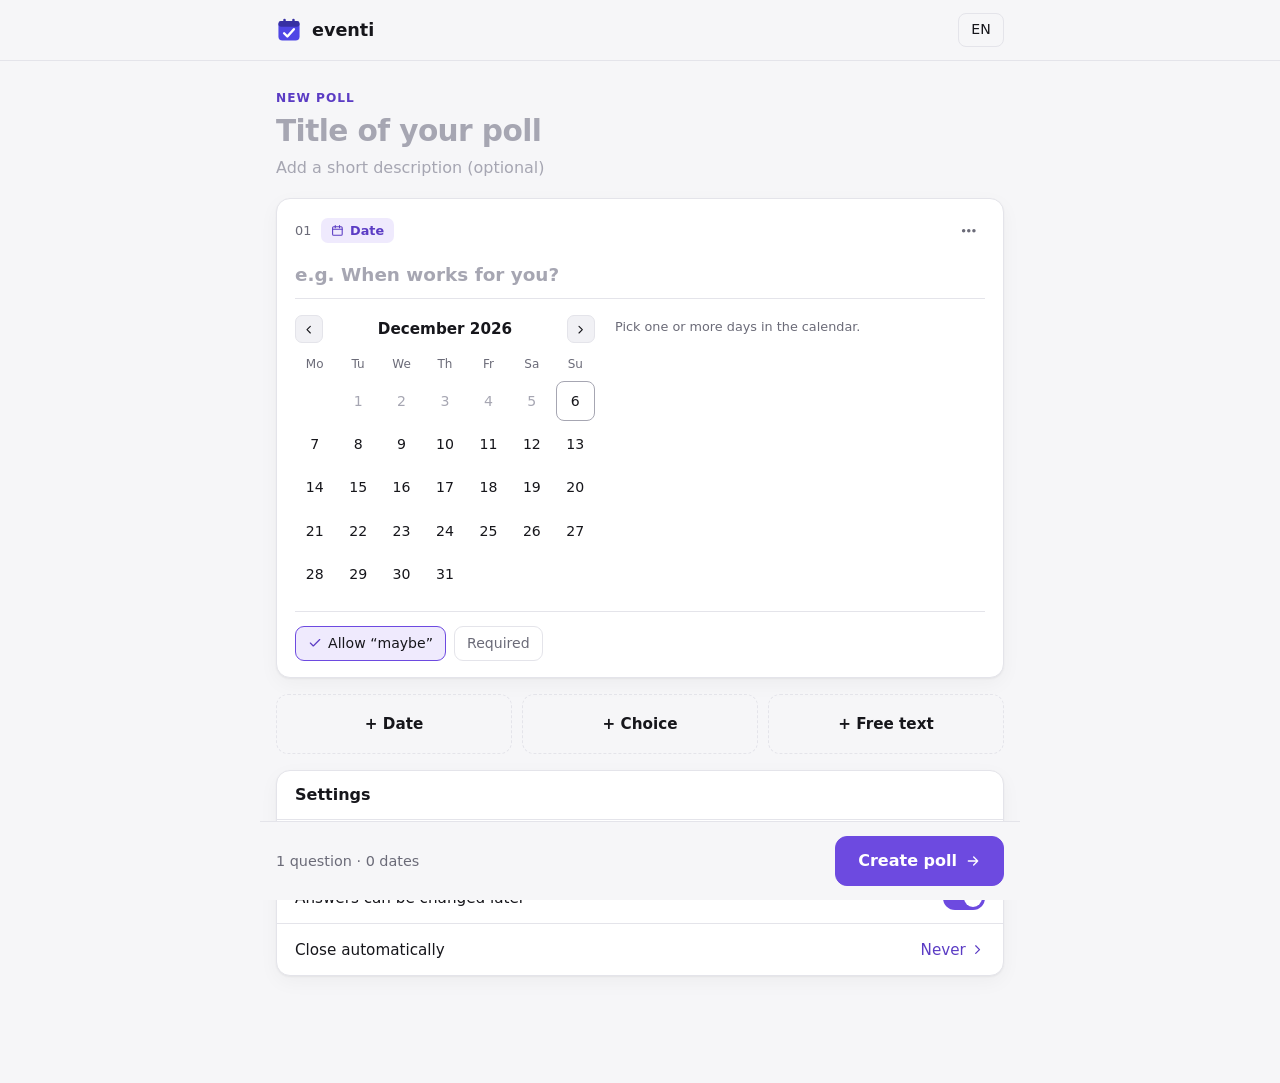
==== pb_public/index.html @ fd9a084d "Add eventi: polls and date finding without accounts PocketBase backend with custom API, vanilla JS f" ====
<!doctype html>
<html lang="de">
<head>
  <meta charset="utf-8">
  <meta name="viewport" content="width=device-width, initial-scale=1">
  <meta name="robots" content="noindex">
  <title>eventi</title>
  <link rel="icon" href="favicon.svg" type="image/svg+xml">
  <link rel="stylesheet" href="css/app.css">
  <script type="module" src="js/create.js"></script>
</head>
<body>
  <header class="top">
    <div class="wrap top-in">
      <a class="brand" href="./"><img src="favicon.svg" alt="" width="22" height="22">eventi</a>
      <div class="top-actions">
        <div id="mine-menu"></div>
        <select id="lang" aria-label="Language">
          <option value="de">DE</option>
          <option value="en">EN</option>
          <option value="fr">FR</option>
        </select>
      </div>
    </div>
  </header>
  <main class="wrap" id="app"><p class="loading" aria-busy="true"></p></main>
  <div id="toast" role="status" aria-live="polite"></div>
</body>
</html>
---- pb_public/css/app.css ----
/* eventi — no build step, no framework */

:root {
  --bg: #f6f6f8;
  --surface: #ffffff;
  --surface-2: #f1f1f5;
  --text: #16161b;
  --muted: #6b6b78;
  --faint: #a6a6b2;
  --border: #e4e4ea;
  --accent: #6d4ae0;
  --accent-hover: #5d3bd0;
  --accent-text: #5b3cc4;
  --accent-ink: #ffffff;
  --accent-soft: #efeafd;
  --yes: #15803d;
  --yes-soft: #dcfce7;
  --maybe: #b45309;
  --maybe-soft: #fef3c7;
  --no: #6b7280;
  --no-soft: #f1f2f4;
  --danger: #dc2626;
  --radius: 14px;
  --radius-sm: 9px;
  --shadow: 0 1px 2px rgb(16 16 24 / 5%), 0 6px 20px rgb(16 16 24 / 4%);
  --pop-shadow: 0 10px 30px rgb(16 16 24 / 14%);
  --font: system-ui, -apple-system, "Segoe UI", Roboto, "Helvetica Neue", Arial, sans-serif;
  color-scheme: light;
}

@media (prefers-color-scheme: dark) {
  :root {
    --bg: #0e0e11;
    --surface: #16161b;
    --surface-2: #1e1e24;
    --text: #ececf1;
    --muted: #8d8d99;
    --faint: #55555f;
    --border: #27272e;
    --accent: #7c5cf0;
    --accent-hover: #8b6ff5;
    --accent-text: #a78bfa;
    --accent-ink: #ffffff;
    --accent-soft: rgb(124 92 240 / 16%);
    --yes: #4ade80;
    --yes-soft: #12301e;
    --maybe: #fbbf24;
    --maybe-soft: #382a0c;
    --no: #8b919c;
    --no-soft: #202027;
    --danger: #f87171;
    --shadow: none;
    --pop-shadow: 0 12px 32px rgb(0 0 0 / 45%);
    color-scheme: dark;
  }
}

*, *::before, *::after { box-sizing: border-box; }

html { -webkit-text-size-adjust: 100%; }

body {
  margin: 0;
  background: var(--bg);
  color: var(--text);
  font: 16px/1.5 var(--font);
}

h1, h2, h3 { margin: 0 0 .5rem; line-height: 1.25; }
h1 { font-size: 1.6rem; letter-spacing: -.01em; }
h2 { font-size: 1.15rem; }
h3 { font-size: 1.05rem; }
p { margin: 0 0 .75rem; }
a { color: var(--accent-text); }

.ic { width: 1em; height: 1em; flex: none; }

.wrap { width: 100%; max-width: 760px; margin: 0 auto; padding: 0 16px; }
main.wrap { padding-top: 28px; padding-bottom: 64px; }
main.wrap:has(.submit-bar) { padding-bottom: 0; }

/* header */
.top { background: var(--bg); border-bottom: 1px solid var(--border); position: relative; z-index: 30; }
.top-in { display: flex; align-items: center; justify-content: space-between; gap: 12px; height: 60px; }
.brand { display: inline-flex; align-items: center; gap: 10px; font-weight: 700; font-size: 1.1rem; color: var(--text); text-decoration: none; }
.brand img { width: 26px; height: 26px; }
.top-actions { display: flex; align-items: center; gap: 8px; min-width: 0; }
.pill-btn, #lang {
  display: inline-flex;
  align-items: center;
  height: 34px;
  padding: 0 12px;
  font: inherit;
  font-size: .88rem;
  font-weight: 500;
  color: var(--text);
  background: transparent;
  border: 1px solid var(--border);
  border-radius: 8px;
  cursor: pointer;
  white-space: nowrap;
}
.pill-btn:hover, #lang:hover { background: var(--surface-2); }
#lang { appearance: none; -webkit-appearance: none; width: auto; text-align: center; }

/* dropdown menus (details/summary) */
.menu { position: relative; }
.menu > summary { list-style: none; }
.menu > summary::-webkit-details-marker { display: none; }
.menu-trigger {
  display: inline-grid;
  place-items: center;
  width: 32px;
  height: 32px;
  border-radius: 8px;
  color: var(--muted);
  cursor: pointer;
  font-size: 1.1rem;
}
.menu-trigger:hover, .menu[open] > .menu-trigger { background: var(--surface-2); color: var(--text); }
.menu-pop {
  position: absolute;
  right: 0;
  top: calc(100% + 6px);
  z-index: 40;
  min-width: 190px;
  padding: 6px;
  background: var(--surface);
  border: 1px solid var(--border);
  border-radius: 12px;
  box-shadow: var(--pop-shadow);
}
.menu-wide { width: 300px; max-width: calc(100vw - 32px); }
.menu-title { font-size: .78rem; font-weight: 600; text-transform: uppercase; letter-spacing: .06em; color: var(--muted); padding: 6px 10px 2px; margin: 0; }
.menu-item {
  display: flex;
  align-items: center;
  gap: 10px;
  width: 100%;
  padding: 8px 10px;
  font: inherit;
  font-size: .92rem;
  color: var(--text);
  background: none;
  border: 0;
  border-radius: 8px;
  text-align: left;
  cursor: pointer;
}
.menu-item:hover:not(:disabled) { background: var(--surface-2); }
.menu-item:disabled { opacity: .35; cursor: default; }
.menu-item .ic { color: var(--muted); }
.menu-item.danger, .menu-item.danger .ic { color: var(--danger); }

.mine-list { list-style: none; margin: 0; padding: 0; }
.mine-list li { display: flex; align-items: center; gap: 4px; border-radius: 8px; }
.mine-list li:hover { background: var(--surface-2); }
.mine-list a { flex: 1; min-width: 0; display: flex; flex-direction: column; padding: 7px 10px; color: var(--text); text-decoration: none; }
.mine-title { font-weight: 600; font-size: .92rem; overflow: hidden; text-overflow: ellipsis; white-space: nowrap; }
.mine-list small { color: var(--muted); font-size: .78rem; }

/* cards */
.card {
  background: var(--surface);
  border: 1px solid var(--border);
  border-radius: var(--radius);
  box-shadow: var(--shadow);
  padding: 20px;
  margin-bottom: 16px;
}
.card > :last-child { margin-bottom: 0; }

.lead { color: var(--muted); font-size: 1.05rem; }
.desc { white-space: pre-line; }
.muted { color: var(--muted); }
.small { font-size: .875rem; }
.center { text-align: center; }
.eyebrow { font-size: .76rem; font-weight: 700; text-transform: uppercase; letter-spacing: .08em; color: var(--muted); margin-bottom: .35rem; }
.eyebrow.accent { color: var(--accent-text); }
.section-title { margin: 28px 0 12px; }
.notice { background: var(--maybe-soft); color: var(--text); border-radius: var(--radius-sm); padding: 10px 14px; }
.error { color: var(--danger); font-weight: 500; min-height: 1.5em; margin: 0; }
.error-card { text-align: center; }
.loading { min-height: 40vh; }

/* forms */
input[type="text"], input[type="time"], input[type="datetime-local"], textarea, select {
  width: 100%;
  font: inherit;
  color: inherit;
  background: var(--surface);
  border: 1px solid var(--border);
  border-radius: var(--radius-sm);
  padding: 10px 12px;
}
textarea { resize: vertical; }
::placeholder { color: var(--faint); opacity: 1; }
input:focus-visible, textarea:focus-visible, select:focus-visible, button:focus-visible, a:focus-visible, summary:focus-visible {
  outline: 2px solid var(--accent);
  outline-offset: 2px;
}
.field { display: block; margin-bottom: 14px; }
.field-label { display: block; font-weight: 600; font-size: .92rem; margin-bottom: 6px; }
.hint { display: block; color: var(--muted); font-size: .85rem; margin-top: 4px; }

/* buttons */
.btn {
  display: inline-flex;
  align-items: center;
  justify-content: center;
  gap: 8px;
  font: inherit;
  font-weight: 600;
  font-size: .95rem;
  color: var(--text);
  background: var(--surface);
  border: 1px solid var(--border);
  border-radius: 10px;
  padding: 9px 14px;
  cursor: pointer;
  text-decoration: none;
  white-space: nowrap;
}
.btn:hover { background: var(--surface-2); }
.btn:disabled { opacity: .5; cursor: not-allowed; }
.btn-primary { background: var(--accent); border-color: var(--accent); color: var(--accent-ink); }
.btn-primary:hover { background: var(--accent-hover); }
.btn-lg { padding: 12px 22px; font-size: 1rem; border-radius: 12px; }
.btn-sm { padding: 4px 10px; font-size: .85rem; }
.btn-ghost { background: transparent; border-color: transparent; }
.danger { color: var(--danger); }
.btn-link.small { font-size: .85rem; }
.btn-link { background: none; border: 0; padding: 6px 0; font: inherit; font-weight: 600; color: var(--accent-text); cursor: pointer; text-align: left; }
.btn-row { display: flex; flex-wrap: wrap; gap: 8px; margin-top: 12px; }
.icon-btn {
  display: inline-grid;
  place-items: center;
  width: 30px;
  height: 30px;
  flex: none;
  font-size: .95rem;
  color: var(--muted);
  background: none;
  border: 0;
  border-radius: 8px;
  cursor: pointer;
}
.icon-btn:hover:not(:disabled) { background: var(--surface-2); color: var(--text); }
.icon-btn:disabled { opacity: .3; cursor: default; }

/* --- composer (index.html) ------------------------------------------------ */

.compose-head { margin-bottom: 18px; }
input.title-input {
  display: block;
  padding: 0;
  font-size: 1.85rem;
  font-weight: 700;
  letter-spacing: -.02em;
  line-height: 1.25;
  background: transparent;
  border: 0;
  border-radius: 0;
}
textarea.desc-input {
  display: block;
  margin-top: 6px;
  padding: 0;
  color: var(--muted);
  background: transparent;
  border: 0;
  border-radius: 0;
  resize: none;
  overflow: hidden;
}
input.title-input:focus-visible, textarea.desc-input:focus-visible { outline: none; }

.q-card { padding: 16px 18px; }
.q-head { display: flex; align-items: center; gap: 10px; margin-bottom: 14px; }
.q-num { font-size: .8rem; color: var(--muted); font-variant-numeric: tabular-nums; }
.spacer { flex: 1; }
.badge {
  display: inline-flex;
  align-items: center;
  gap: 6px;
  font-size: .8rem;
  font-weight: 600;
  padding: 3px 10px;
  border-radius: 7px;
  background: var(--accent-soft);
  color: var(--accent-text);
}
input.q-label {
  display: block;
  padding: 0 0 10px;
  font-size: 1.15rem;
  font-weight: 600;
  background: transparent;
  border: 0;
  border-bottom: 1px solid var(--border);
  border-radius: 0;
}
input.q-label:focus-visible { outline: none; border-bottom-color: var(--accent); }
.q-body { margin-top: 16px; }
.q-body:empty { display: none; }
.q-foot { display: flex; flex-wrap: wrap; gap: 8px; margin-top: 16px; padding-top: 14px; border-top: 1px solid var(--border); }
.tchip {
  display: inline-flex;
  align-items: center;
  gap: 6px;
  padding: 6px 12px;
  font: inherit;
  font-size: .88rem;
  font-weight: 500;
  color: var(--muted);
  background: transparent;
  border: 1px solid var(--border);
  border-radius: 9px;
  cursor: pointer;
}
.tchip:hover { color: var(--text); }
.tchip[aria-pressed="true"] { color: var(--text); border-color: var(--accent); background: var(--accent-soft); }
.tchip[aria-pressed="true"] .ic { color: var(--accent-text); }

.opts { display: grid; gap: 8px; margin-bottom: 4px; }
.opt-row { display: flex; gap: 8px; align-items: center; }
.opt-dot { width: 14px; height: 14px; flex: none; border: 2px solid var(--faint); border-radius: 99px; }

.sched { display: grid; gap: 16px; grid-template-columns: minmax(0, 1fr); }
@media (min-width: 420px) {
  .sched { grid-template-columns: minmax(0, 1.35fr) minmax(0, 1fr); gap: 14px; }
}
@media (min-width: 640px) {
  .sched { grid-template-columns: 300px minmax(0, 1fr); gap: 20px; }
}
.cal-head { display: flex; align-items: center; justify-content: space-between; margin-bottom: 10px; text-transform: capitalize; font-size: .95rem; }
.cal-nav {
  display: inline-grid;
  place-items: center;
  width: 28px;
  height: 28px;
  color: var(--text);
  background: var(--surface-2);
  border: 1px solid var(--border);
  border-radius: 7px;
  cursor: pointer;
}
.cal-nav:hover { border-color: var(--faint); }
.cal-grid { display: grid; grid-template-columns: repeat(7, 1fr); gap: 4px; text-align: center; }
.cal-wd { font-size: .75rem; color: var(--muted); padding: 2px 0 4px; }
.cal-day {
  aspect-ratio: 1;
  min-width: 0;
  padding: 0;
  font: inherit;
  font-size: .88rem;
  font-weight: 500;
  color: var(--text);
  background: none;
  border: 1px solid transparent;
  border-radius: 8px;
  cursor: pointer;
}
.cal-day:hover { background: var(--surface-2); }
.cal-day.past { color: var(--faint); }
.cal-day.today { border-color: var(--faint); }
.cal-day.sel { background: var(--accent); border-color: var(--accent); color: var(--accent-ink); font-weight: 700; }

.date-list { display: grid; gap: 8px; align-content: start; }
.date-count { font-size: .8rem; color: var(--muted); margin: 2px 0 2px; }
.date-card { background: var(--surface-2); border-radius: 10px; padding: 8px 6px 10px 12px; }
.date-card-head { display: flex; align-items: center; justify-content: space-between; gap: 6px; font-size: .92rem; }
.date-card-head .icon-btn { width: 24px; height: 24px; font-size: .8rem; }
.chips { display: flex; flex-wrap: wrap; align-items: center; gap: 6px; margin-top: 6px; }
.chip {
  display: inline-flex;
  align-items: center;
  gap: 2px;
  height: 26px;
  padding: 0 8px;
  font: inherit;
  font-size: .8rem;
  font-weight: 500;
  font-variant-numeric: tabular-nums;
  border-radius: 7px;
}
.chip-time { color: var(--accent-text); background: var(--accent-soft); }
.chip-add { color: var(--muted); background: transparent; border: 1px solid var(--border); cursor: pointer; }
.chip-add:hover { color: var(--text); border-color: var(--faint); }
.chip-x {
  display: inline-grid;
  place-items: center;
  width: 16px;
  height: 16px;
  margin-right: -4px;
  padding: 0;
  font-size: .7rem;
  color: inherit;
  background: none;
  border: 0;
  border-radius: 4px;
  opacity: .6;
  cursor: pointer;
}
.chip-x:hover { opacity: 1; }
input.chip-input { width: auto; height: 26px; padding: 0 6px; font-size: .8rem; border-radius: 7px; border-color: var(--accent); }

.add-grid { display: grid; grid-template-columns: repeat(3, minmax(0, 1fr)); gap: 10px; margin: 4px 0 16px; }
.add-btn {
  padding: 18px 8px;
  font: inherit;
  font-weight: 600;
  font-size: .95rem;
  color: var(--text);
  background: transparent;
  border: 1px dashed var(--border);
  border-radius: 12px;
  cursor: pointer;
}
.add-btn:hover:not(:disabled) { border-color: var(--accent); color: var(--accent-text); }
.add-btn:disabled { opacity: .4; cursor: default; }

.card.settings { padding: 0; overflow: hidden; }
.settings-title { font-size: 1rem; margin: 0; padding: 14px 18px; }
.set-row {
  display: flex;
  flex-wrap: wrap;
  align-items: center;
  justify-content: space-between;
  gap: 8px 16px;
  min-height: 52px;
  padding: 10px 18px;
  font-size: .95rem;
  border-top: 1px solid var(--border);
}
.set-value { display: inline-flex; align-items: center; gap: 4px; margin-left: auto; color: var(--accent-text); font-weight: 500; }
.set-value > .ic { font-size: .9rem; }
.set-row.has-select { position: relative; cursor: pointer; }
.set-row.has-select:hover { background: var(--surface-2); }
.set-row.has-select:focus-within { outline: 2px solid var(--accent); outline-offset: -2px; }
select.row-select {
  position: absolute;
  inset: 0;
  width: 100%;
  height: 100%;
  opacity: 0;
  cursor: pointer;
}
select.row-select option { color: var(--text); background: var(--surface); }
.link-value { display: inline-flex; align-items: center; gap: 4px; padding: 0; font: inherit; font-weight: 500; color: var(--accent-text); background: none; border: 0; cursor: pointer; }
input.row-date { width: auto; padding: 4px 8px; font-size: .9rem; }

.switch {
  appearance: none;
  -webkit-appearance: none;
  position: relative;
  width: 42px;
  height: 24px;
  margin: 0;
  flex: none;
  background: var(--border);
  border-radius: 99px;
  cursor: pointer;
  transition: background .15s;
}
.switch::before {
  content: "";
  position: absolute;
  top: 3px;
  left: 3px;
  width: 18px;
  height: 18px;
  background: #fff;
  border-radius: 99px;
  transition: transform .15s;
}
.switch:checked { background: var(--accent); }
.switch:checked::before { transform: translateX(18px); }

.submit-bar {
  position: sticky;
  bottom: 0;
  z-index: 20;
  display: flex;
  align-items: center;
  justify-content: space-between;
  gap: 12px;
  margin: 28px -16px 0;
  padding: 14px 16px;
  background: var(--bg);
  border-top: 1px solid var(--border);
}
.bar-summary { margin: 0; font-size: .9rem; color: var(--muted); min-width: 0; }
.bar-summary.error { color: var(--danger); font-weight: 500; }

/* links */
.linkbox { margin: 16px 0; }
.linkbox-row { display: flex; gap: 6px; }
.linkbox-row input { min-width: 0; font-size: .9rem; background: var(--surface-2); }
.linkbox.warn .hint { color: var(--maybe); }

/* meta pills */
.meta { display: flex; flex-wrap: wrap; gap: 6px; }
.pill { font-size: .82rem; padding: 3px 10px; border-radius: 99px; background: var(--surface-2); color: var(--muted); }
.pill-closed { background: var(--no-soft); color: var(--danger); font-weight: 600; }
.pill-open { background: var(--yes-soft); color: var(--yes); font-weight: 600; }
.pill-final { background: var(--accent); color: var(--accent-ink); font-weight: 600; }

/* --- voting (s.html) -------------------------------------------------------- */

.q-title { font-size: 1.1rem; }
.req { color: var(--danger); }
.choices { display: grid; gap: 8px; }
.choice {
  display: flex;
  align-items: center;
  gap: 10px;
  padding: 12px 14px;
  border: 1px solid var(--border);
  border-radius: var(--radius-sm);
  cursor: pointer;
}
.choice:hover { background: var(--surface-2); }
.choice:has(input:checked) { border-color: var(--accent); background: var(--accent-soft); }
.choice input { width: 18px; height: 18px; accent-color: var(--accent); flex: none; }

.legend { display: flex; flex-wrap: wrap; gap: 14px; }
.legend > span { display: inline-flex; align-items: center; gap: 6px; }
.dot { display: inline-block; width: 10px; height: 10px; border-radius: 99px; flex: none; }
.dot-yes { background: var(--yes); }
.dot-maybe { background: var(--maybe); }
.dot-no { background: var(--no); }

.slots { display: grid; gap: 6px; }
.slot-row {
  display: flex;
  align-items: center;
  justify-content: space-between;
  gap: 10px;
  padding: 8px 8px 8px 14px;
  border: 1px solid var(--border);
  border-radius: var(--radius-sm);
  transition: background .15s;
}
.slot-row[data-state="yes"] { background: var(--yes-soft); border-color: transparent; }
.slot-row[data-state="maybe"] { background: var(--maybe-soft); border-color: transparent; }
.slot-label { display: flex; flex-direction: column; min-width: 0; line-height: 1.3; }
.slot-label span { color: var(--muted); font-size: .88rem; font-variant-numeric: tabular-nums; }
.seg { display: flex; gap: 4px; flex: none; }
.seg-btn {
  width: 44px;
  height: 40px;
  font-size: 1.05rem;
  font-weight: 700;
  color: var(--muted);
  background: var(--surface);
  border: 1px solid var(--border);
  border-radius: 8px;
  cursor: pointer;
}
.seg-yes[aria-pressed="true"] { background: var(--yes); border-color: var(--yes); color: var(--surface); }
.seg-maybe[aria-pressed="true"] { background: var(--maybe); border-color: var(--maybe); color: var(--surface); }
.seg-no[aria-pressed="true"] { background: var(--no); border-color: var(--no); color: var(--surface); }

.voted p { margin: 0; font-weight: 500; }

/* --- results ---------------------------------------------------------------- */

.bars { display: grid; gap: 12px; }
.bar-label { display: flex; justify-content: space-between; gap: 12px; margin-bottom: 4px; }
.bar-count { color: var(--muted); font-size: .9rem; font-variant-numeric: tabular-nums; white-space: nowrap; }
.bar { height: 10px; background: var(--surface-2); border-radius: 99px; overflow: hidden; }
.bar span { display: block; height: 100%; background: var(--accent); opacity: .55; border-radius: 99px; }
.bar-row.is-top .bar span { opacity: 1; }
.bar-row.is-top .bar-label > span:first-child { font-weight: 600; }

.slot-results { display: grid; gap: 6px; }
.slot-res { border: 1px solid var(--border); border-radius: var(--radius-sm); }
.slot-res.best { border-color: var(--yes); }
.slot-res.is-final { border-color: var(--accent); box-shadow: 0 0 0 1px var(--accent); }
.slot-res summary {
  display: grid;
  grid-template-columns: minmax(0, 1fr) auto;
  align-items: center;
  gap: 6px 12px;
  padding: 10px 14px;
  cursor: pointer;
  list-style: none;
}
.slot-res summary::-webkit-details-marker { display: none; }
.slot-count { display: inline-flex; align-items: center; gap: 10px; font-variant-numeric: tabular-nums; }
.c-yes { color: var(--yes); }
.c-maybe { color: var(--maybe); }
.star { color: var(--maybe); font-size: 1.1rem; }
.stack { grid-column: 1 / -1; display: flex; height: 6px; background: var(--surface-2); border-radius: 99px; overflow: hidden; }
.stack-yes { background: var(--yes); }
.stack-maybe { background: var(--maybe); }
.slot-actions { grid-column: 1 / -1; display: flex; align-items: center; gap: 8px; }
.slot-names { padding: 0 14px 10px; font-size: .9rem; }
.names { display: flex; align-items: baseline; gap: 8px; margin: 0 0 4px; }

.matrix-wrap { margin-top: 14px; }
.matrix-wrap > summary { cursor: pointer; color: var(--accent-text); font-weight: 600; font-size: .92rem; }
.table-scroll { overflow-x: auto; margin-top: 10px; border: 1px solid var(--border); border-radius: var(--radius-sm); }
.matrix { border-collapse: collapse; font-size: .88rem; min-width: 100%; }
.matrix th, .matrix td { padding: 6px 8px; text-align: center; border-bottom: 1px solid var(--border); white-space: nowrap; }
.matrix thead th { font-weight: 600; vertical-align: bottom; }
.matrix thead th span, .matrix thead th small { display: block; }
.matrix thead th small { color: var(--muted); font-weight: 400; }
.matrix tbody th, .matrix tfoot th { text-align: left; font-weight: 500; position: sticky; left: 0; background: var(--surface); max-width: 140px; overflow: hidden; text-overflow: ellipsis; }
.matrix tfoot td, .matrix tfoot th { font-weight: 700; border-bottom: 0; }
.matrix tr.mine th { color: var(--accent-text); font-weight: 700; }
.cell-yes { background: var(--yes-soft); color: var(--yes); font-weight: 700; }
.cell-maybe { background: var(--maybe-soft); color: var(--maybe); font-weight: 700; }
.cell-no { color: var(--no); opacity: .5; }

.texts { display: grid; gap: 10px; }
.texts blockquote { margin: 0; padding: 10px 14px; background: var(--surface-2); border-radius: var(--radius-sm); }
.texts blockquote p { margin: 0 0 4px; white-space: pre-line; }
.texts cite { font-size: .85rem; color: var(--muted); font-style: normal; }

.plist { list-style: none; margin: 0; padding: 0; }
.plist li { display: flex; align-items: center; gap: 10px; padding: 6px 0; border-top: 1px solid var(--border); }
.plist li:first-child { border-top: 0; }
.plist-name { flex: 1; min-width: 0; overflow: hidden; text-overflow: ellipsis; white-space: nowrap; }

.final { border-color: var(--accent); background: var(--accent-soft); }
.final-row { display: flex; align-items: center; justify-content: space-between; flex-wrap: wrap; gap: 12px; }
.final-row + .final-row { margin-top: 12px; }
.final-date { display: block; font-size: 1.2rem; }

/* toast */
#toast {
  position: fixed;
  left: 50%;
  bottom: 20px;
  z-index: 50;
  transform: translate(-50%, 20px);
  max-width: calc(100% - 32px);
  padding: 10px 18px;
  border-radius: 99px;
  background: var(--text);
  color: var(--bg);
  font-weight: 500;
  opacity: 0;
  pointer-events: none;
  transition: opacity .2s, transform .2s;
}
#toast.show { opacity: 1; transform: translate(-50%, 0); }
#toast.err { background: var(--danger); color: #fff; }

@media (max-width: 480px) {
  h1 { font-size: 1.35rem; }
  input.title-input { font-size: 1.55rem; }
  .card { padding: 16px; }
  .q-card { padding: 14px; }
  .seg-btn { width: 40px; }
  .vote-form .btn-primary { width: 100%; }
  .add-btn { padding: 16px 4px; font-size: .9rem; }
}

@media (prefers-reduced-motion: reduce) {
  * { transition: none !important; scroll-behavior: auto !important; }
}
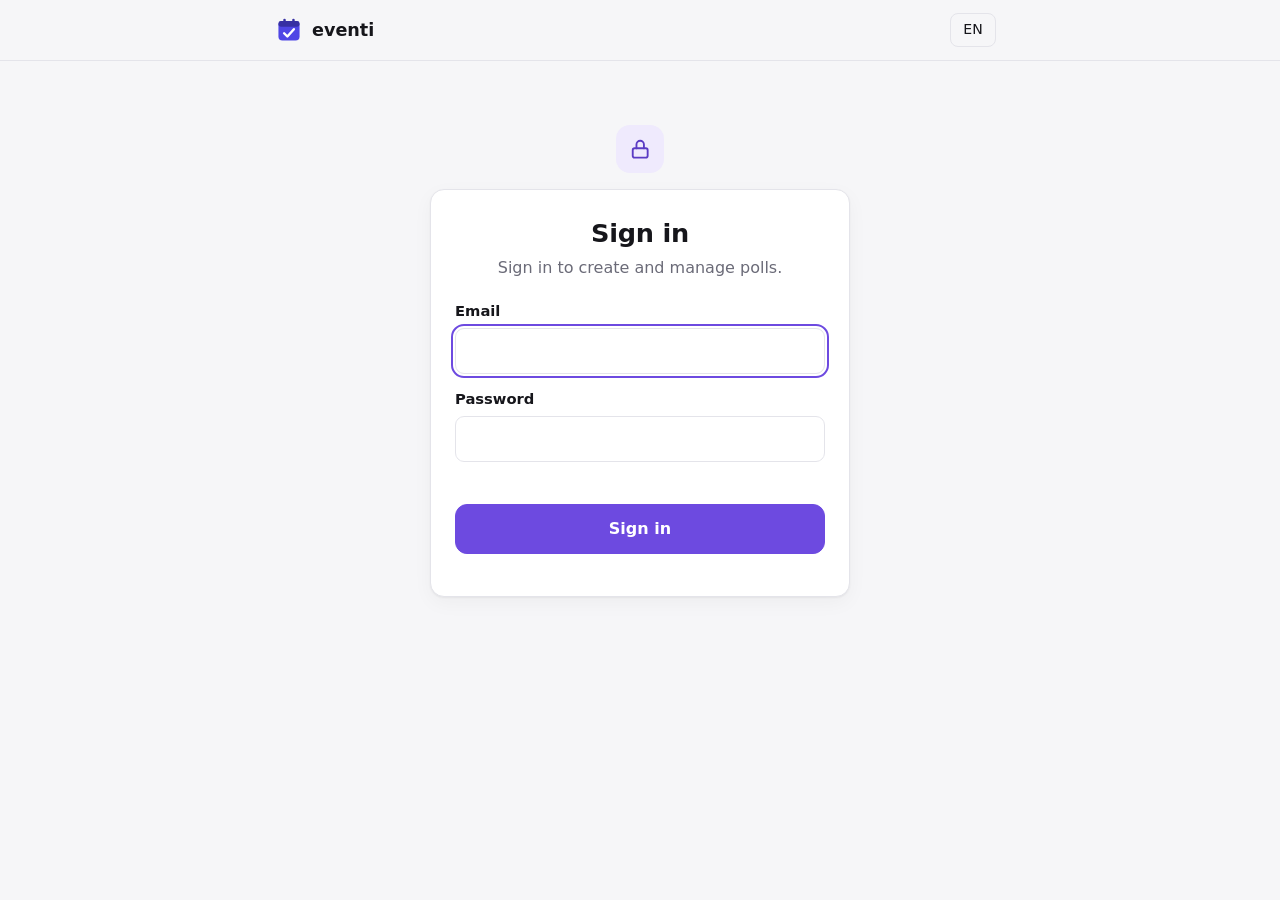
==== commit 3220a35c: "Frontend for accounts, Docker tests and docs - login (code by email / password), sign-up, password r" ====
--- a/pb_public/index.html
+++ b/pb_public/index.html
@@ -20,6 +20,7 @@
           <option value="en">EN</option>
           <option value="fr">FR</option>
         </select>
+        <div id="account-menu"></div>
       </div>
     </div>
   </header>
--- a/pb_public/css/app.css
+++ b/pb_public/css/app.css
@@ -184,7 +184,7 @@
 .loading { min-height: 40vh; }
 
 /* forms */
-input[type="text"], input[type="time"], input[type="datetime-local"], textarea, select {
+input[type="text"], input[type="email"], input[type="password"], input[type="search"], input[type="time"], input[type="datetime-local"], textarea, select {
   width: 100%;
   font: inherit;
   color: inherit;
@@ -649,6 +649,88 @@
 #toast.show { opacity: 1; transform: translate(-50%, 0); }
 #toast.err { background: var(--danger); color: #fff; }
 
+/* accounts: header avatar + menu */
+.avatar-btn {
+  display: inline-grid;
+  place-items: center;
+  width: 34px;
+  height: 34px;
+  border-radius: 99px;
+  font-weight: 700;
+  font-size: .9rem;
+  color: var(--accent-ink);
+  background: var(--accent);
+  cursor: pointer;
+  user-select: none;
+}
+.avatar-btn:hover, .menu[open] > .avatar-btn { background: var(--accent-hover); }
+.menu-who { display: flex; flex-direction: column; padding: 8px 10px 10px; margin-bottom: 4px; border-bottom: 1px solid var(--border); min-width: 0; }
+.menu-who strong { font-size: .95rem; }
+.menu-who small { color: var(--muted); font-size: .8rem; overflow: hidden; text-overflow: ellipsis; white-space: nowrap; max-width: 240px; }
+a.menu-item { text-decoration: none; }
+
+/* login / sign-up */
+.auth-wrap { max-width: 420px; margin: 4vh auto 0; }
+.auth-icon {
+  display: grid;
+  place-items: center;
+  width: 48px;
+  height: 48px;
+  margin: 0 auto 16px;
+  font-size: 1.4rem;
+  color: var(--accent-text);
+  background: var(--accent-soft);
+  border-radius: 14px;
+}
+.auth-card { padding: 28px 24px; }
+.auth-card h1 { text-align: center; margin-bottom: .35rem; }
+.auth-card > .muted { text-align: center; margin-bottom: 1.25rem; }
+.auth-info { background: var(--yes-soft); color: var(--text); border-radius: var(--radius-sm); padding: 10px 14px; font-size: .92rem; }
+.auth-info.err { background: var(--no-soft); color: var(--danger); }
+.auth-links { display: flex; flex-wrap: wrap; justify-content: center; gap: 4px 18px; margin-top: 14px; }
+.btn-block { width: 100%; justify-content: center; margin-top: 4px; }
+input.code-input { font-size: 1.5rem; letter-spacing: .3em; text-align: center; font-variant-numeric: tabular-nums; }
+
+/* account + users pages */
+.page-title { margin-bottom: 18px; }
+.set-row.plain { padding: 12px 0; margin-bottom: 4px; border-top: 0; }
+.set-row .hint { margin-top: 2px; font-size: .82rem; }
+.set-row > span:first-child { min-width: 0; flex: 1; }
+.login-needed { display: flex; flex-wrap: wrap; align-items: center; justify-content: space-between; gap: 12px; }
+.login-needed p { margin: 0; font-weight: 500; }
+.as-account { margin: 0; font-weight: 500; }
+.acct-badge { display: inline-flex; vertical-align: -2px; margin-left: 6px; color: var(--accent-text); font-size: .85rem; }
+.form-grid { display: grid; gap: 0 14px; grid-template-columns: repeat(auto-fit, minmax(200px, 1fr)); }
+.card-head { display: flex; flex-wrap: wrap; align-items: center; justify-content: space-between; gap: 10px; margin-bottom: 10px; }
+.card-head h2 { margin: 0; }
+input.search { width: auto; max-width: 220px; padding: 6px 10px; font-size: .9rem; }
+.pending-card { border-color: var(--maybe); }
+
+.user-list { list-style: none; margin: 0; padding: 0; }
+.user-row { display: flex; align-items: center; gap: 12px; padding: 10px 0; border-top: 1px solid var(--border); }
+.user-row:first-child { border-top: 0; }
+.user-row.status-blocked .user-main { opacity: .55; }
+.avatar-sm {
+  display: grid;
+  place-items: center;
+  flex: none;
+  width: 32px;
+  height: 32px;
+  border-radius: 99px;
+  font-size: .82rem;
+  font-weight: 700;
+  color: var(--accent-text);
+  background: var(--accent-soft);
+}
+.user-main { flex: 1; min-width: 0; display: flex; flex-direction: column; }
+.user-main strong { font-weight: 600; overflow: hidden; text-overflow: ellipsis; white-space: nowrap; }
+.user-main small { color: var(--muted); font-size: .82rem; overflow: hidden; text-overflow: ellipsis; white-space: nowrap; }
+.user-tags { display: flex; flex-wrap: wrap; justify-content: flex-end; gap: 4px; }
+.menu-spacer { width: 32px; flex: none; }
+.pill-admin { background: var(--accent-soft); color: var(--accent-text); font-weight: 600; }
+.pill-pending { background: var(--maybe-soft); color: var(--maybe); font-weight: 600; }
+.pill-blocked { background: var(--no-soft); color: var(--danger); font-weight: 600; }
+
 @media (max-width: 480px) {
   h1 { font-size: 1.35rem; }
   input.title-input { font-size: 1.55rem; }
@@ -657,6 +739,9 @@
   .seg-btn { width: 40px; }
   .vote-form .btn-primary { width: 100%; }
   .add-btn { padding: 16px 4px; font-size: .9rem; }
+  .auth-card { padding: 22px 16px; }
+  .top-in { gap: 8px; }
+  .top-actions { gap: 6px; }
 }
 
 @media (prefers-reduced-motion: reduce) {
